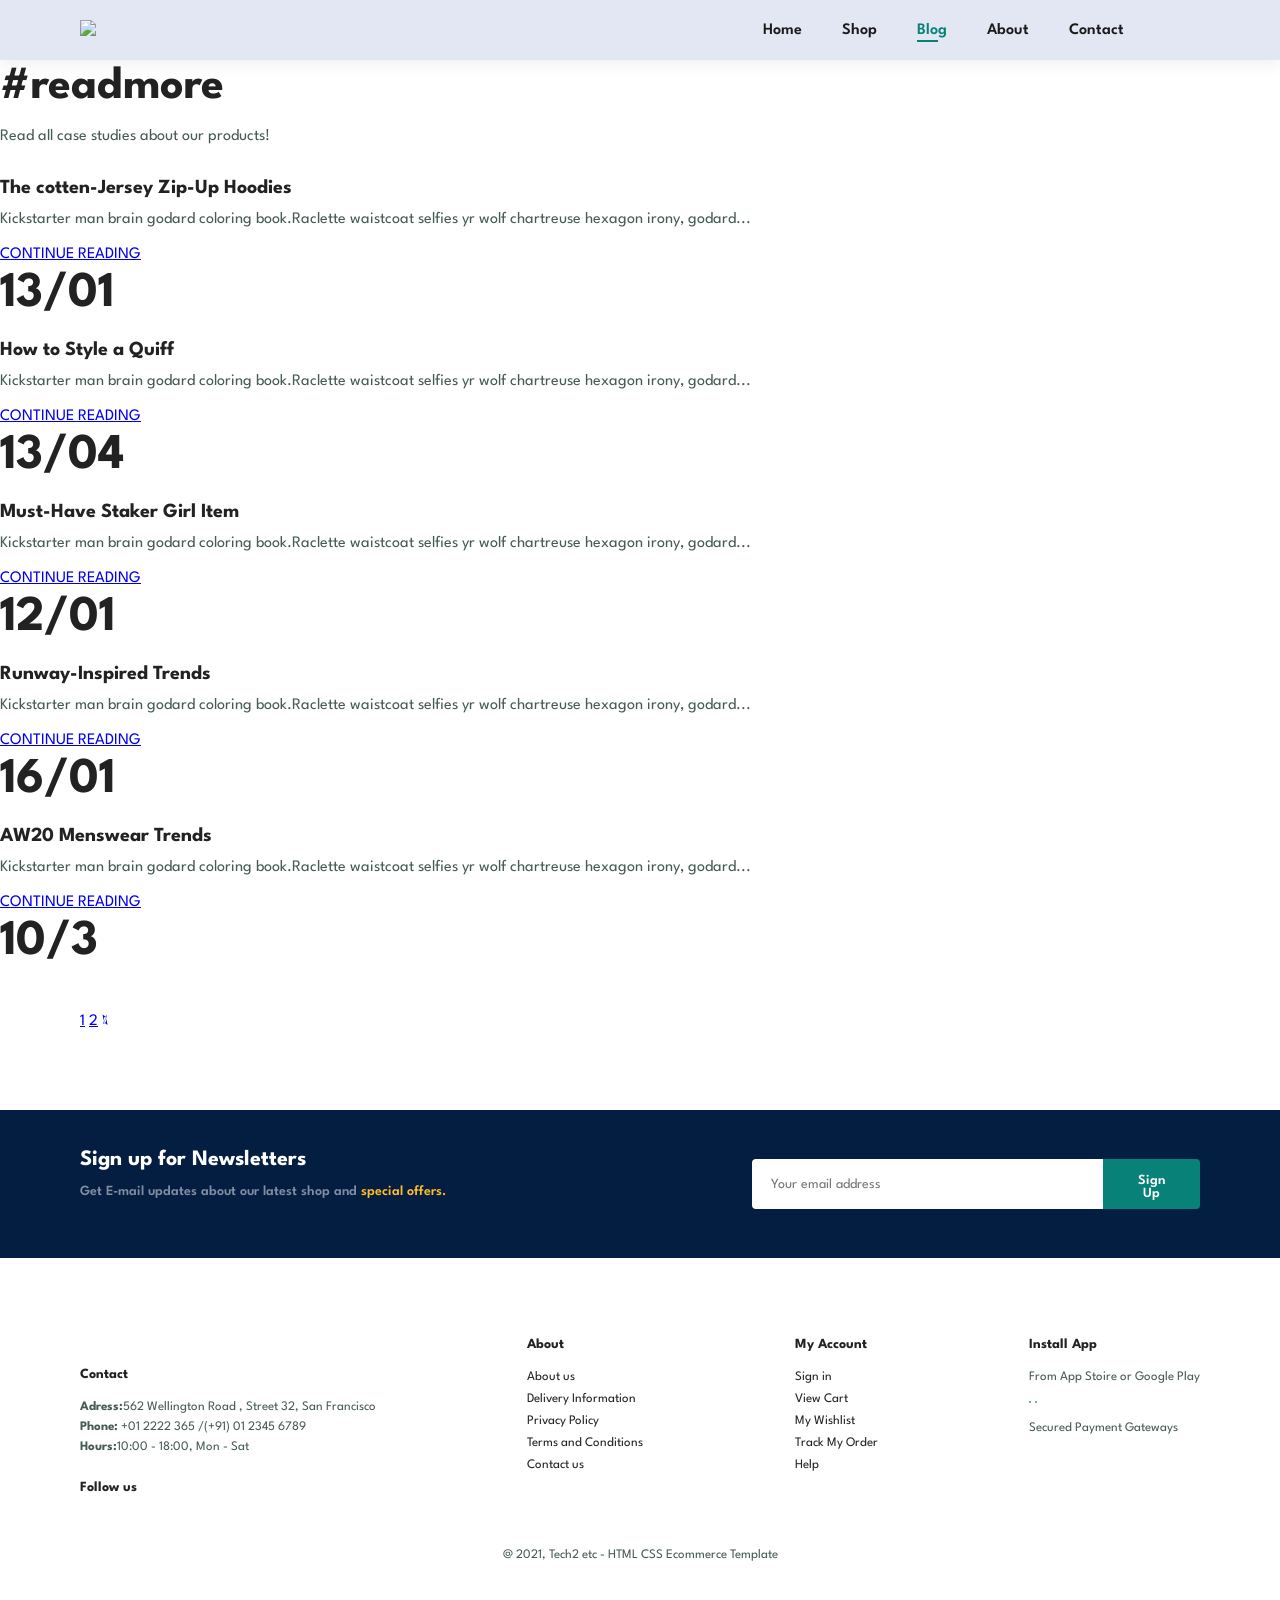
==== blog.html @ 5644b1e0 "Add files via upload" ====
<!DOCTYPE html>
<html lang="en">
<head>
    <meta charset="UTF-8">
    <meta http-equiv="X-UA-Compatible" content="IE-edge">
    <meta name="viewport" content="width=device-width, initial-scale=1.0">
    <title>Ecommerce Platform</title>
    <link rel="stylesheet" href="https://use.fontawesome.com/releases/v5.15.4/css/all.css" />
    <link rel="stylesheet" href="style2.css">
</head>
<body>
    
    <section id="header">
        <a href="#"><img src="img/logo.png" class="logo"></a>

        <div>
            <ul id="navbar">
                <li><a href="index2.html">Home</a></li>
                <li><a href="shop.html">Shop</a></li>
                <li><a class="active" href="blog.html">Blog</a></li>
                <li><a href="about.html">About</a></li>
                <li><a href="contact.html">Contact</a></li>
                <li id="lg-bag"><a href="cart.html"><i class="far fa-shopping-bag"></i></a></li>
                <a href="#" id="close"><i class="far fa-times"></i></a>
            </ul>
        </div>

        <div id="mobile">
            <a href="cart.html"><i class="far fa-shopping-bag"></i></a>
            <i id="bar" class="fas fa-outdent"></i>
        </div>

    </section>

    <section id="page-header" class="blog-header">
       
        <h2>#readmore</h2>
       
        <p>Read all case studies about our products!</p>
        
    </section>

    <section id="blog">
        <div class="blog-box">
            <div class="blog-img">
                <img src="img/blog/b1.jpg" alt="">
            </div>
            <div class="blog-details">
                <h4>The cotten-Jersey Zip-Up Hoodies</h4>
                <p>Kickstarter man brain godard coloring book.Raclette waistcoat selfies yr
                     wolf chartreuse hexagon irony, godard...</p>
                     <a href="#">CONTINUE READING</a>
            </div>
            <h1>13/01</h1>
        </div>
        <div class="blog-box">
            <div class="blog-img">
                <img src="img/blog/b2.jpg" alt="">
            </div>
            <div class="blog-details">
                <h4>How to Style a Quiff</h4>
                <p>Kickstarter man brain godard coloring book.Raclette waistcoat selfies yr
                     wolf chartreuse hexagon irony, godard...</p>
                     <a href="#">CONTINUE READING</a>
            </div>
            <h1>13/04</h1>
        </div>
        <div class="blog-box">
            <div class="blog-img">
                <img src="img/blog/b3.jpg" alt="">
            </div>
            <div class="blog-details">
                <h4>Must-Have Staker Girl Item</h4>
                <p>Kickstarter man brain godard coloring book.Raclette waistcoat selfies yr
                     wolf chartreuse hexagon irony, godard...</p>
                     <a href="#">CONTINUE READING</a>
            </div>
            <h1>12/01</h1>
        </div>
        <div class="blog-box">
            <div class="blog-img">
                <img src="img/blog/b4.jpg" alt="">
            </div>
            <div class="blog-details">
                <h4>Runway-Inspired Trends</h4>
                <p>Kickstarter man brain godard coloring book.Raclette waistcoat selfies yr
                     wolf chartreuse hexagon irony, godard...</p>
                     <a href="#">CONTINUE READING</a>
            </div>
            <h1>16/01</h1>
        </div>
        <div class="blog-box">
            <div class="blog-img">
                <img src="img/blog/b6.jpg" alt="">
            </div>
            <div class="blog-details">
                <h4>AW20 Menswear Trends</h4>
                <p>Kickstarter man brain godard coloring book.Raclette waistcoat selfies yr
                     wolf chartreuse hexagon irony, godard...</p>
                     <a href="#">CONTINUE READING</a>
            </div>
            <h1>10/3</h1>
        </div>
    </section>

    <section id="pagination" class="section-p1">
        <a href="#">1</a>
        <a href="#">2</a>
        <a href="#"><i class="fal fa-long-arrow-alt-right"></i></a>

    </section>

    <section id="newsletter" class="section-p1 section-m1">
        <div class="newstext">
            <h4>Sign up for Newsletters</h4>
            <p>Get E-mail updates about our latest shop and <span>special offers.</span></p>
        </div>
        <div class="form">
            <input type="text" placeholder="Your email address">
            <button class="normal">Sign Up</button>
        </div>
    </section>

    <footer class="section-p1">
        <div class="col">
            <img class="logo" src="img/logo.png" alt="">
            <h4>Contact</h4>
            <p><strong>Adress:</strong>562 Wellington Road , Street 32, San Francisco</p>  
            <p><strong>Phone:</strong> +01 2222 365 /(+91) 01 2345 6789</p>  
            <p><strong>Hours:</strong>10:00 - 18:00, Mon - Sat</p>
            <div class="follow">
               <h4>Follow us</h4>
               <div class="icon">
                <i class="fab-fa-facebook-f"></i>
                <i class="fab-fa-twitter"></i>
                <i class="fab-fa-instagram"></i>
                <i class="fab-fa-pinterest"></i>
                <i class="fab-fa-youtube"></i>
               </div>
            </div>  
        </div>

        <div class="col">
            <h4>About</h4>
            <a href="#">About us</a>
            <a href="#">Delivery Information</a>
            <a href="#">Privacy Policy</a>
            <a href="#">Terms and Conditions</a>
            <a href="#">Contact us</a>
        </div>

        <div class="col">
            <h4>My Account</h4>
            <a href="#">Sign in</a>
            <a href="#">View Cart</a>
            <a href="#">My Wishlist</a>
            <a href="#">Track My Order</a>
            <a href="#">Help</a>
        </div>

        <div class="col install">
            <h4>Install App</h4>
            <p>From App Stoire or Google Play</p>
            <div class="row">
                <img src="img/pay/app.jpg" alt="">
                <img src="img/pay/play.jpg" alt="">
            </div>
            <p>Secured Payment Gateways</p>
            <img src="img/pay/pay.png" alt="">
        </div>

        <div class="copyright">
            <p>@ 2021, Tech2 etc - HTML CSS Ecommerce Template</p>
        </div>
    </footer>



    <script src="script2.js"></script>
</body>
</html>
---- style2.css ----
@import url('https://fonts.googleapis.com/css2?family=Spartan:wght@100;200;300;400;500;600;700;800;900&display=swap');

*{
    margin: 0;
    padding: 0;
    box-sizing: border-box;
    font-family: 'spartan',sans-serif;
}

h1{
    font-size: 50px;
    line-height: 64px;
    color: #222;
}

h2{
    font-size: 46px;
    line-height: 54px;
    color: #222;
}

h4{
    font-size: 20px;
    color: #222;
}

h6{
    font-weight: 700;
    font-size: 12px;
}

p{
    font-size: 16px;
    color: #465b52;
    margin: 15px 0 20px 0;
}

.section-p1 {
    padding: 40px 80px;
}

.section-m1{
    margin: 40px 0;
}

button.normal{
    font-size: 14px;
    font-weight: 600;
    padding: 15px 30px;
    color: #000;
    background-color: #fff;
    border-radius: 4px;
    cursor: pointer;
    border: none;
    outline: none;
    transition: 0.2s;
}

button.white{
    font-size: 13px;
    font-weight: 600;
    padding: 11px 18px;
    color: #fff;
    background-color: transparent; 
    cursor: pointer;
    border: 1px solid #fff;
    outline: none;
    transition: 0.2s;
}

body{
    width: 100%;
}

#header{
    display: flex;
    align-items: center;
    justify-content: space-between;
    padding: 20px 80px;
    background-color: #E3E6F3;
    box-shadow: 0 5px 15px rgba(0, 0, 0, 0.06);
    z-index: 999;
    position: sticky;
    top: 0;
    left: 0;
}

#navbar{
    display: flex;
    align-items: center;
    justify-content: center;
}

#navbar li{
    list-style: none;
    padding: 0 20px;
    position: relative;
}

#navbar li a{
    text-decoration: none;
    font-size: 16px;
    font-weight: 600;
    color: #1a1a1a;
    transition: 0.3s ease;
}

#navbar li a:hover,
#navbar li a.active{
    color: #088178;
}

#navbar li a.active::after,
#navbar li a:hover::after
{
    content: "";
    width: 30%;
    height: 2px;
    background: #088178;
    position: absolute;
    bottom: -4px;
    left: 20px;
}

#mobile{
    display: none;
    align-items: center;
}

#close{
    display: none;
}


#hero{
    background-image: url("img/hero4.png");
    height: 90vh;
    width: 100%;
    background-size: cover;
    background-position: top 25% right 0;
    padding: 0 80px;
    display: flex;
    flex-direction: column;
    align-items: flex-start;
    justify-content: center;
}

#hero h4{
    padding-bottom: 15px;
}

#hero h1{
    color: #088178;
}

#hero button{
    background-image: url("img/button.png");
    background-color: transparent;
    color: #088178;
    border: 0;
    padding: 14px 80px 14px 65px;
    background-repeat: no-repeat;
    cursor: pointer;
    font-weight: 700;
    font-size: 15px;
}

#feature {
    display: flex;
    align-items: center;
    justify-content: space-between;
    flex-wrap: wrap;
}

#feature .fe-box{
    width: 180px;
    text-align: center;
    padding: 25px 15px;
    box-shadow: 20px 20px 34px rgba(0,0,0,0.03);
    border: 1px solid #cce7d0;
    border-radius: 4px;
    margin: 15px 0;
}

#feature .fe-box:hover{
    box-shadow: 10px 10px 54px rgba(70, 62, 221, 0.1);
}

#feature .fe-box img{
    width: 100%;
    margin-bottom: 10px;
}

#feature .fe-box h6{
    display: inline-block;
    padding: 9px 8px 6px 8px;
    line-height: 1;
    border-radius: 4px;
    color: #088178;
    background-color: #fddde4;
}

#feature .fe-box:nth-child(2) h6{
    background-color: #cdebbc;
}

#feature .fe-box:nth-child(3) h6{
    background-color: #d1e8f2;
}

#feature .fe-box:nth-child(4) h6{
    background-color: #cdd4f8;
}

#feature .fe-box:nth-child(5) h6{
    background-color: #f6dbf6;
}

#feature .fe-box:nth-child(6) h6{
    background-color: #fff2e5;
}

#product1{
    text-align: center;
}

#product1 .pro-container{
    display: flex;
    justify-content: space-between;
    padding-top: 20px;
    flex-wrap: wrap;
}

#product1 .pro{
    width: 23%;
    min-width: 250px;
    padding: 10px 12px;
    border: 1px solid #cce7d0;
    border-radius: 25px;
    cursor: pointer;
    box-shadow: 20px 20px 30px rgba(0, 0, 0, 0.02);
    margin: 15px 0;
    transition: 0.2s ease;
    position: relative;
}

#product1 .pro:hover{
    box-shadow: 20px 20px 30px rgba(0, 0, 0, 0.02);
}

#product1 .pro img{
    width: 100%;
    border-radius: 20px;
}

#product1 .pro .des{
    text-align: start;
    padding: 10px 0;
}

#product1 .pro .des span{
    color: #606063;
    font-size: 12px;
}

#product1 .pro .des h5{
    padding-top: 7px;
    color: #1a1a1a;
    font-size: 14px;
}

#product1 .pro .des i{
    font-size: 12px;
    color: rgb(243, 181, 25);
}

#product1 .pro .des h4{
    padding-top: 7px;
    font-size: 15px;
    font-weight: 700;
    color: #088178;
}

#product1 .pro .cart{
    width: 40px;
    height: 40px;
    line-height: 40px;
    border-radius: 50px;
    background-color: #e8f6ea;
    font-weight: 500;
    color: #088178;
    border: 1px solid #cce7d0;
    position: absolute;
    bottom: 20px;
    right: 10px;
}

#banner{
    display: flex;
    flex-direction: column;
    justify-content: center;
    align-items: center;
    text-align: center;
    background-image: url("img/banner/b2.jpg");
    width: 100%;
    height: 40vh;
    background-size: cover;
    background-position: center;
}

#banner h4{
    color: #fff;
    font-size: 16px;
}

#banner h2{
    color: #fff;
    font-size: 30px;
    padding: 10px 0;
}

#banner h2 span{
    color: #ef3636;
}

#banner button:hover{
    background: #088178;
    color: #fff; 
}

#sm-banner{
    display: flex;
    justify-content: space-between;
    flex-wrap: wrap;
}

#sm-banner .banner-box{
    display: flex;
    flex-direction: column;
    justify-content: center;
    align-items: flex-start;
    background-image: url("img/banner/b17.jpg");
    min-width: 580px;
    height: 50vh;
    background-size: cover;
    background-position: center;
    padding: 30px;
}

#sm-banner .banner-box2{
    background-image: url("img/banner/b10.jpg");
}

#sm-banner h4{
    color: #fff;
    font-size: 20px;
    font-weight: 300;
}

#sm-banner h2{
    color: #fff;
    font-size: 28px;
    font-weight: 800;
}

#sm-banner span{
    color: #fff;
    font-size: 14px;
    font-weight: 500;
    padding-bottom: 15px;
}

#sm-banner .banner-box:hover button{
    background: #088178;
    border: 1px solid #088178;
}

#banner3{
    display: flex;
    justify-content: space-between;
    flex-wrap: wrap;
    padding: 0 80px;
}

#banner3 .banner-box{
    display: flex;
    flex-direction: column;
    justify-content: center;
    align-items: flex-start;
    background-image: url("img/banner/b7.jpg");
    min-width: 30%;
    height: 30vh;
    background-size: cover;
    background-position: center;
    padding: 20px;
    margin-bottom: 20px;
}

#banner3 .banner-box2{
    background-image: url("img/banner/b4.jpg");
}

#banner3 .banner-box3{
    background-image: url("img/banner/b18.jpg");
}

#banner3 h2{
    color: #fff;
    font-weight: 900;
    font-size: 22px;
}

#banner3 h3{
    color: #ec544e;
    font-weight: 800;
    font-size: 15px;
}

#newsletter{
    display: flex;
    justify-content: space-between;
    flex-wrap: wrap;
    align-items: center;
    background-image: url(img/banner/b14.png);
    background-repeat: no-repeat;
    background-position: 20% 30%;
    background-color: #041e42;
}

#newsletter h4{
    font-size: 22px;
    font-weight: 700;
    color: #fff;
}

#newsletter p{
    font-size: 14px;
    font-weight: 600;
    color: #818ea0;
}

#newsletter p span{
    color: #ffbd27;
}

#newsletter .form{
    display: flex;
    width: 40%;
    height: 3.125rem; 
}

#newsletter input{
    height: 3.125rem;
    padding: 0 1.25em;
    font-size: 14px;
    width: 100%;
    border: 1px solid transparent;
    border-radius: 4px;
    outline: none;
    border-top-right-radius: 0;
    border-bottom-right-radius: 0;
}

#newsletter button{
    background-color: #088178;
    color: #fff;
    white-space: no wrap;
    border-top-left-radius: 0;
    border-bottom-left-radius: 0;
}

footer{
    display: flex;
    flex-wrap: wrap;
    justify-content: space-between;
}

footer .col{
    display: flex;
    flex-direction: column;
    align-items: flex-start;
    margin-bottom: 20px;
}

footer .logo{
   margin-bottom: 30px;
}

footer h4{
    font-size: 14px;
    padding-bottom: 20px;
}

footer p{
    font-size: 13px;
    margin: 0 0 8px 0;
}

footer a{
    font-size: 13px;
    text-decoration: none;
    color: #222;
    margin-bottom: 10px;
}

footer .follow{
    margin-top: 20px;
}

footer .follow i{
    color: #465b52;
    padding-right: 4px;
    cursor: pointer;
}

footer .install .row img{
    border: 1px solid#088178;
    border-radius: 6px;
}

footer .install img{
    margin: 10px 0 15px 0;
}

footer .follow i:hover,
footer a:hover{
    color: #088178;
}

footer .copyright{
    width: 100%;
    text-align: center;
}

@media(max-width:799px){
    #navbar {
        display: flex;
        flex-direction: column;
        align-items: flex-start;
        justify-content: flex-start;
        position: fixed;
        top: 0;
        right: -300px;
        height: 100vh;
        width: 300px;
        background-color: #E3E6F3;
        box-shadow: 0 40px 60px rgba(0, 0, 0, 0.1);
        padding: 80px 0 0 10px;
        transition: 0.3s;
    }
#navbar.active{
    right: 0px;
}
#navbar li{
    margin-bottom: 25px;
}
#mobile{
    display: flex;
    align-items: center;
}
#mobile i{
    color: #1a1a1a;
    font-size: 24px;
    padding-left: 20px;
}
#close{
    display: initial;
    position: absolute;
    top: 30px;
    left: 30px;
    color: #ac1f1f;
    font-size: 24px;
}
#lg-bag{
    display: none;
}
#hero{
        height: 70vh;
        padding: 0 80px;
        background-position: top 30% right 30%;
}
}
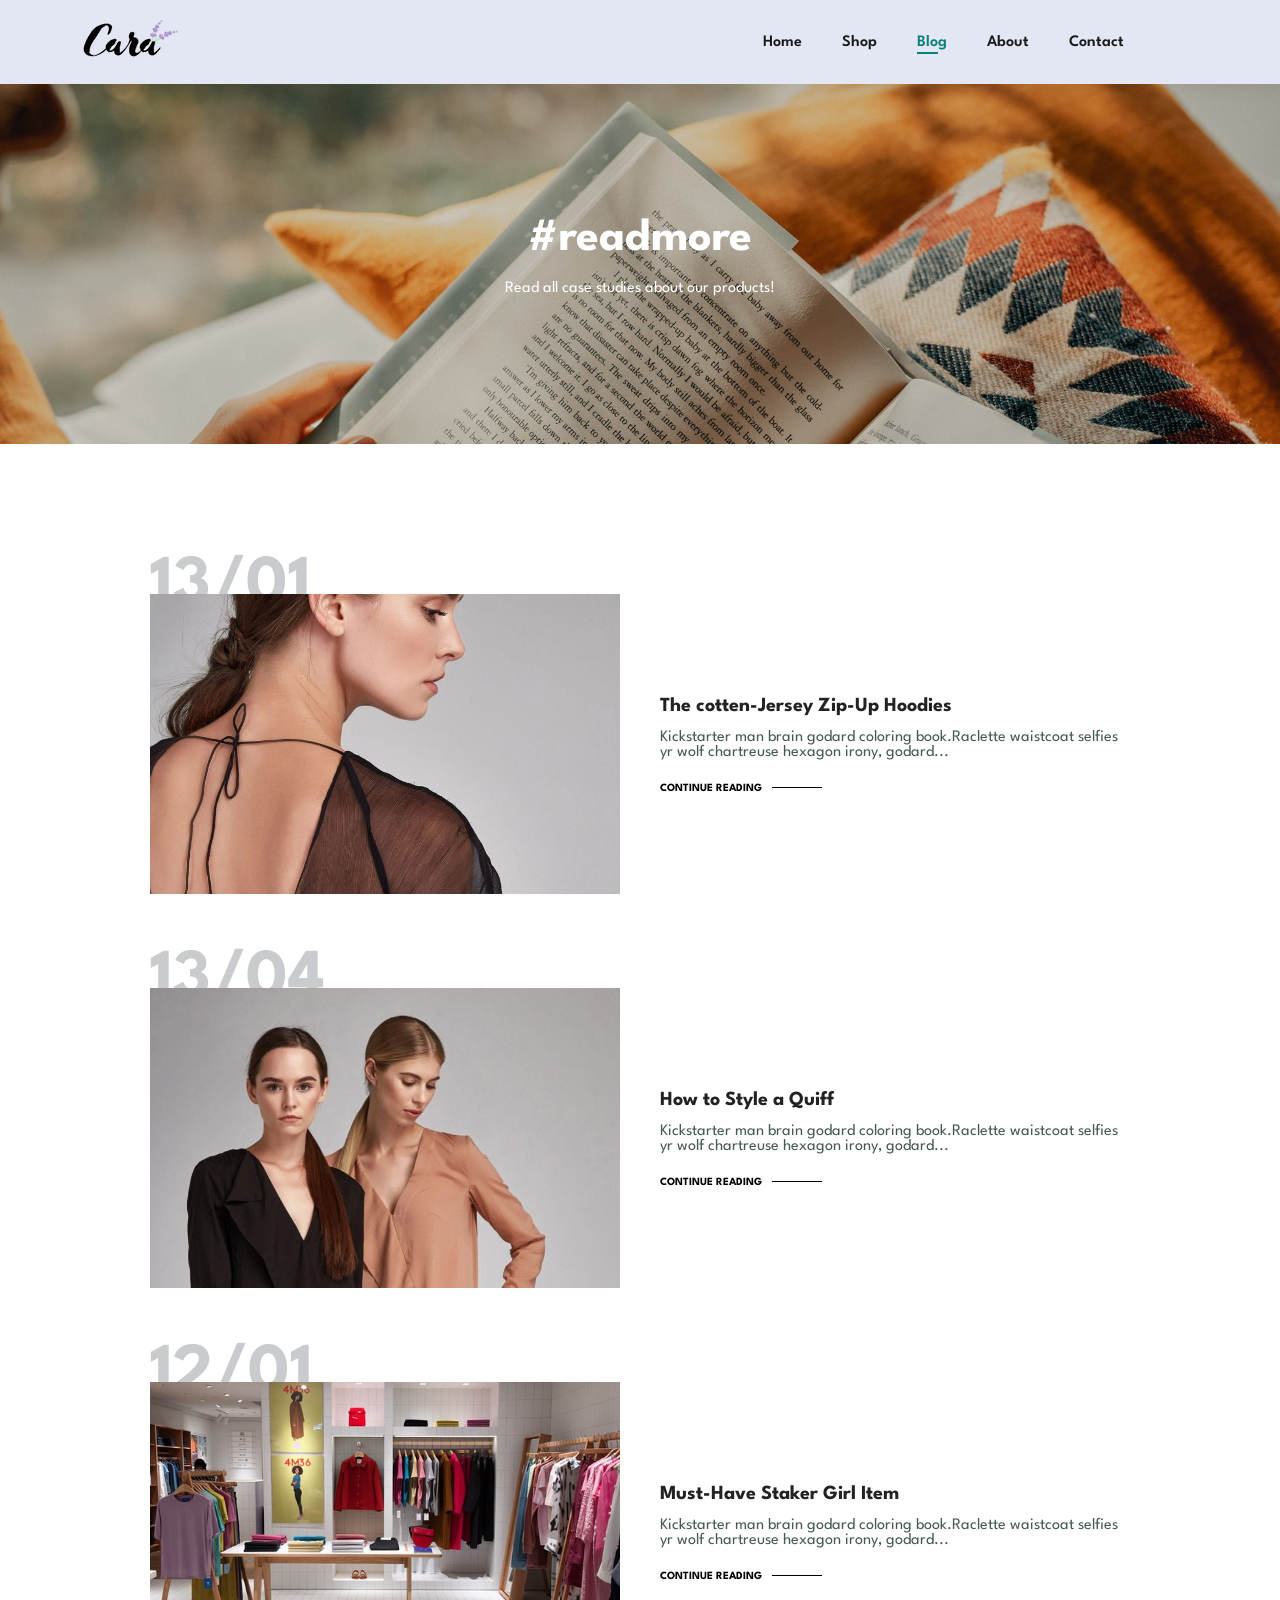
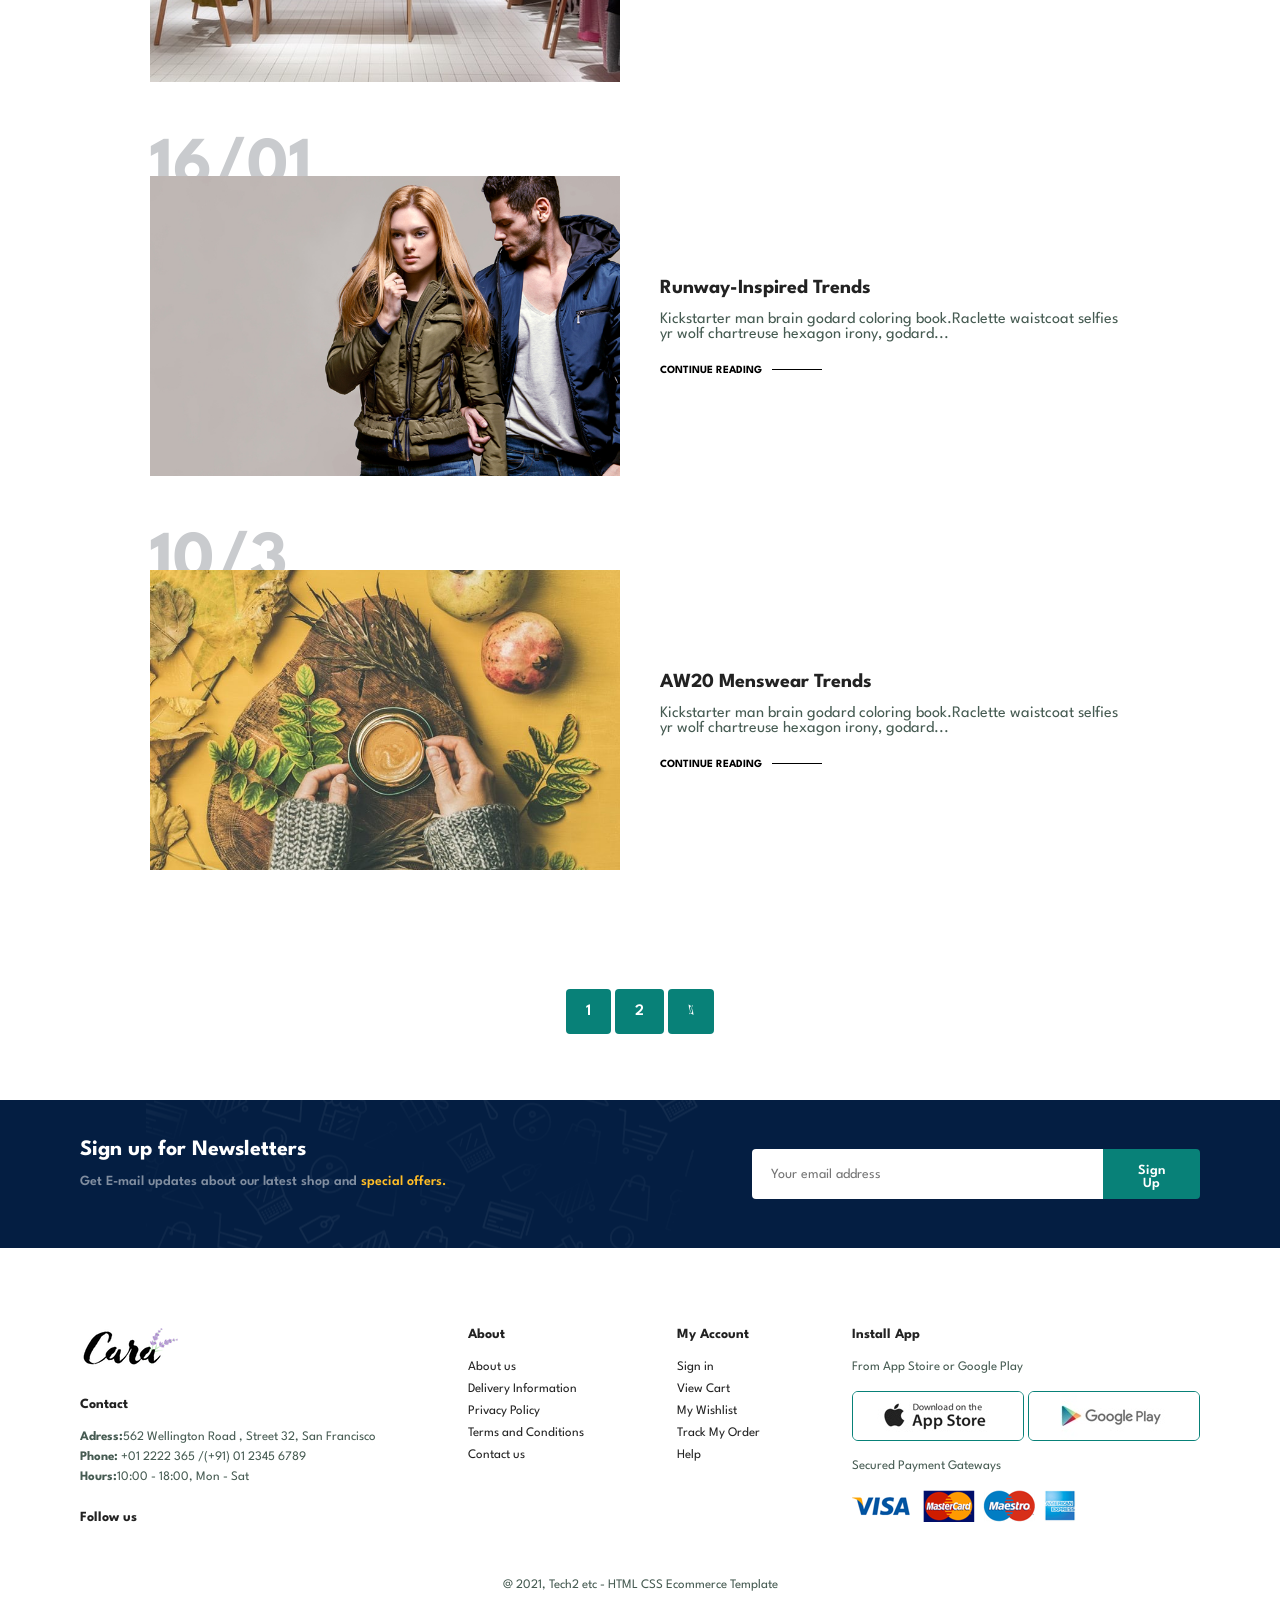
==== commit 220d07aa: "Uploading again" ====
--- a/blog.html
+++ b/blog.html
@@ -1,181 +1,181 @@
-<!DOCTYPE html>
-<html lang="en">
-<head>
-    <meta charset="UTF-8">
-    <meta http-equiv="X-UA-Compatible" content="IE-edge">
-    <meta name="viewport" content="width=device-width, initial-scale=1.0">
-    <title>Ecommerce Platform</title>
-    <link rel="stylesheet" href="https://use.fontawesome.com/releases/v5.15.4/css/all.css" />
-    <link rel="stylesheet" href="style2.css">
-</head>
-<body>
-    
-    <section id="header">
-        <a href="#"><img src="img/logo.png" class="logo"></a>
-
-        <div>
-            <ul id="navbar">
-                <li><a href="index2.html">Home</a></li>
-                <li><a href="shop.html">Shop</a></li>
-                <li><a class="active" href="blog.html">Blog</a></li>
-                <li><a href="about.html">About</a></li>
-                <li><a href="contact.html">Contact</a></li>
-                <li id="lg-bag"><a href="cart.html"><i class="far fa-shopping-bag"></i></a></li>
-                <a href="#" id="close"><i class="far fa-times"></i></a>
-            </ul>
-        </div>
-
-        <div id="mobile">
-            <a href="cart.html"><i class="far fa-shopping-bag"></i></a>
-            <i id="bar" class="fas fa-outdent"></i>
-        </div>
-
-    </section>
-
-    <section id="page-header" class="blog-header">
-       
-        <h2>#readmore</h2>
-       
-        <p>Read all case studies about our products!</p>
-        
-    </section>
-
-    <section id="blog">
-        <div class="blog-box">
-            <div class="blog-img">
-                <img src="img/blog/b1.jpg" alt="">
-            </div>
-            <div class="blog-details">
-                <h4>The cotten-Jersey Zip-Up Hoodies</h4>
-                <p>Kickstarter man brain godard coloring book.Raclette waistcoat selfies yr
-                     wolf chartreuse hexagon irony, godard...</p>
-                     <a href="#">CONTINUE READING</a>
-            </div>
-            <h1>13/01</h1>
-        </div>
-        <div class="blog-box">
-            <div class="blog-img">
-                <img src="img/blog/b2.jpg" alt="">
-            </div>
-            <div class="blog-details">
-                <h4>How to Style a Quiff</h4>
-                <p>Kickstarter man brain godard coloring book.Raclette waistcoat selfies yr
-                     wolf chartreuse hexagon irony, godard...</p>
-                     <a href="#">CONTINUE READING</a>
-            </div>
-            <h1>13/04</h1>
-        </div>
-        <div class="blog-box">
-            <div class="blog-img">
-                <img src="img/blog/b3.jpg" alt="">
-            </div>
-            <div class="blog-details">
-                <h4>Must-Have Staker Girl Item</h4>
-                <p>Kickstarter man brain godard coloring book.Raclette waistcoat selfies yr
-                     wolf chartreuse hexagon irony, godard...</p>
-                     <a href="#">CONTINUE READING</a>
-            </div>
-            <h1>12/01</h1>
-        </div>
-        <div class="blog-box">
-            <div class="blog-img">
-                <img src="img/blog/b4.jpg" alt="">
-            </div>
-            <div class="blog-details">
-                <h4>Runway-Inspired Trends</h4>
-                <p>Kickstarter man brain godard coloring book.Raclette waistcoat selfies yr
-                     wolf chartreuse hexagon irony, godard...</p>
-                     <a href="#">CONTINUE READING</a>
-            </div>
-            <h1>16/01</h1>
-        </div>
-        <div class="blog-box">
-            <div class="blog-img">
-                <img src="img/blog/b6.jpg" alt="">
-            </div>
-            <div class="blog-details">
-                <h4>AW20 Menswear Trends</h4>
-                <p>Kickstarter man brain godard coloring book.Raclette waistcoat selfies yr
-                     wolf chartreuse hexagon irony, godard...</p>
-                     <a href="#">CONTINUE READING</a>
-            </div>
-            <h1>10/3</h1>
-        </div>
-    </section>
-
-    <section id="pagination" class="section-p1">
-        <a href="#">1</a>
-        <a href="#">2</a>
-        <a href="#"><i class="fal fa-long-arrow-alt-right"></i></a>
-
-    </section>
-
-    <section id="newsletter" class="section-p1 section-m1">
-        <div class="newstext">
-            <h4>Sign up for Newsletters</h4>
-            <p>Get E-mail updates about our latest shop and <span>special offers.</span></p>
-        </div>
-        <div class="form">
-            <input type="text" placeholder="Your email address">
-            <button class="normal">Sign Up</button>
-        </div>
-    </section>
-
-    <footer class="section-p1">
-        <div class="col">
-            <img class="logo" src="img/logo.png" alt="">
-            <h4>Contact</h4>
-            <p><strong>Adress:</strong>562 Wellington Road , Street 32, San Francisco</p>  
-            <p><strong>Phone:</strong> +01 2222 365 /(+91) 01 2345 6789</p>  
-            <p><strong>Hours:</strong>10:00 - 18:00, Mon - Sat</p>
-            <div class="follow">
-               <h4>Follow us</h4>
-               <div class="icon">
-                <i class="fab-fa-facebook-f"></i>
-                <i class="fab-fa-twitter"></i>
-                <i class="fab-fa-instagram"></i>
-                <i class="fab-fa-pinterest"></i>
-                <i class="fab-fa-youtube"></i>
-               </div>
-            </div>  
-        </div>
-
-        <div class="col">
-            <h4>About</h4>
-            <a href="#">About us</a>
-            <a href="#">Delivery Information</a>
-            <a href="#">Privacy Policy</a>
-            <a href="#">Terms and Conditions</a>
-            <a href="#">Contact us</a>
-        </div>
-
-        <div class="col">
-            <h4>My Account</h4>
-            <a href="#">Sign in</a>
-            <a href="#">View Cart</a>
-            <a href="#">My Wishlist</a>
-            <a href="#">Track My Order</a>
-            <a href="#">Help</a>
-        </div>
-
-        <div class="col install">
-            <h4>Install App</h4>
-            <p>From App Stoire or Google Play</p>
-            <div class="row">
-                <img src="img/pay/app.jpg" alt="">
-                <img src="img/pay/play.jpg" alt="">
-            </div>
-            <p>Secured Payment Gateways</p>
-            <img src="img/pay/pay.png" alt="">
-        </div>
-
-        <div class="copyright">
-            <p>@ 2021, Tech2 etc - HTML CSS Ecommerce Template</p>
-        </div>
-    </footer>
-
-
-
-    <script src="script2.js"></script>
-</body>
+<!DOCTYPE html>
+<html lang="en">
+<head>
+    <meta charset="UTF-8">
+    <meta http-equiv="X-UA-Compatible" content="IE-edge">
+    <meta name="viewport" content="width=device-width, initial-scale=1.0">
+    <title>Ecommerce Platform</title>
+    <link rel="stylesheet" href="https://use.fontawesome.com/releases/v5.15.4/css/all.css" />
+    <link rel="stylesheet" href="style2.css">
+</head>
+<body>
+    
+    <section id="header">
+        <a href="#"><img src="img/logo.png" class="logo"></a>
+
+        <div>
+            <ul id="navbar">
+                <li><a href="index.html">Home</a></li>
+                <li><a href="shop.html">Shop</a></li>
+                <li><a class="active" href="blog.html">Blog</a></li>
+                <li><a href="about.html">About</a></li>
+                <li><a href="contact.html">Contact</a></li>
+                <li id="lg-bag"><a href="cart.html"><i class="far fa-shopping-bag"></i></a></li>
+                <a href="#" id="close"><i class="far fa-times"></i></a>
+            </ul>
+        </div>
+
+        <div id="mobile">
+            <a href="cart.html"><i class="far fa-shopping-bag"></i></a>
+            <i id="bar" class="fas fa-outdent"></i>
+        </div>
+
+    </section>
+
+    <section id="page-header" class="blog-header">
+       
+        <h2>#readmore</h2>
+       
+        <p>Read all case studies about our products!</p>
+        
+    </section>
+
+    <section id="blog">
+        <div class="blog-box">
+            <div class="blog-img">
+                <img src="img/b11.jpg" alt="">
+            </div>
+            <div class="blog-details">
+                <h4>The cotten-Jersey Zip-Up Hoodies</h4>
+                <p>Kickstarter man brain godard coloring book.Raclette waistcoat selfies yr
+                     wolf chartreuse hexagon irony, godard...</p>
+                     <a href="#">CONTINUE READING</a>
+            </div>
+            <h1>13/01</h1>
+        </div>
+        <div class="blog-box">
+            <div class="blog-img">
+                <img src="img/b22.jpg" alt="">
+            </div>
+            <div class="blog-details">
+                <h4>How to Style a Quiff</h4>
+                <p>Kickstarter man brain godard coloring book.Raclette waistcoat selfies yr
+                     wolf chartreuse hexagon irony, godard...</p>
+                     <a href="#">CONTINUE READING</a>
+            </div>
+            <h1>13/04</h1>
+        </div>
+        <div class="blog-box">
+            <div class="blog-img">
+                <img src="img/b3.jpg" alt="">
+            </div>
+            <div class="blog-details">
+                <h4>Must-Have Staker Girl Item</h4>
+                <p>Kickstarter man brain godard coloring book.Raclette waistcoat selfies yr
+                     wolf chartreuse hexagon irony, godard...</p>
+                     <a href="#">CONTINUE READING</a>
+            </div>
+            <h1>12/01</h1>
+        </div>
+        <div class="blog-box">
+            <div class="blog-img">
+                <img src="img/b4.jpg" alt="">
+            </div>
+            <div class="blog-details">
+                <h4>Runway-Inspired Trends</h4>
+                <p>Kickstarter man brain godard coloring book.Raclette waistcoat selfies yr
+                     wolf chartreuse hexagon irony, godard...</p>
+                     <a href="#">CONTINUE READING</a>
+            </div>
+            <h1>16/01</h1>
+        </div>
+        <div class="blog-box">
+            <div class="blog-img">
+                <img src="img/b6.jpg" alt="">
+            </div>
+            <div class="blog-details">
+                <h4>AW20 Menswear Trends</h4>
+                <p>Kickstarter man brain godard coloring book.Raclette waistcoat selfies yr
+                     wolf chartreuse hexagon irony, godard...</p>
+                     <a href="#">CONTINUE READING</a>
+            </div>
+            <h1>10/3</h1>
+        </div>
+    </section>
+
+    <section id="pagination" class="section-p1">
+        <a href="#">1</a>
+        <a href="#">2</a>
+        <a href="#"><i class="fal fa-long-arrow-alt-right"></i></a>
+
+    </section>
+
+    <section id="newsletter" class="section-p1 section-m1">
+        <div class="newstext">
+            <h4>Sign up for Newsletters</h4>
+            <p>Get E-mail updates about our latest shop and <span>special offers.</span></p>
+        </div>
+        <div class="form">
+            <input type="text" placeholder="Your email address">
+            <button class="normal">Sign Up</button>
+        </div>
+    </section>
+
+    <footer class="section-p1">
+        <div class="col">
+            <img class="logo" src="img/logo.png" alt="">
+            <h4>Contact</h4>
+            <p><strong>Adress:</strong>562 Wellington Road , Street 32, San Francisco</p>  
+            <p><strong>Phone:</strong> +01 2222 365 /(+91) 01 2345 6789</p>  
+            <p><strong>Hours:</strong>10:00 - 18:00, Mon - Sat</p>
+            <div class="follow">
+               <h4>Follow us</h4>
+               <div class="icon">
+                <i class="fab-fa-facebook-f"></i>
+                <i class="fab-fa-twitter"></i>
+                <i class="fab-fa-instagram"></i>
+                <i class="fab-fa-pinterest"></i>
+                <i class="fab-fa-youtube"></i>
+               </div>
+            </div>  
+        </div>
+
+        <div class="col">
+            <h4>About</h4>
+            <a href="#">About us</a>
+            <a href="#">Delivery Information</a>
+            <a href="#">Privacy Policy</a>
+            <a href="#">Terms and Conditions</a>
+            <a href="#">Contact us</a>
+        </div>
+
+        <div class="col">
+            <h4>My Account</h4>
+            <a href="#">Sign in</a>
+            <a href="#">View Cart</a>
+            <a href="#">My Wishlist</a>
+            <a href="#">Track My Order</a>
+            <a href="#">Help</a>
+        </div>
+
+        <div class="col install">
+            <h4>Install App</h4>
+            <p>From App Stoire or Google Play</p>
+            <div class="row">
+                <img src="img/app.jpg" alt="">
+                <img src="img/play.jpg" alt="">
+            </div>
+            <p>Secured Payment Gateways</p>
+            <img src="img/pay.png" alt="">
+        </div>
+
+        <div class="copyright">
+            <p>@ 2021, Tech2 etc - HTML CSS Ecommerce Template</p>
+        </div>
+    </footer>
+
+
+
+    <script src="script2.js"></script>
+</body>
 </html>
--- a/style2.css
+++ b/style2.css
@@ -1,598 +1,1578 @@
-@import url('https://fonts.googleapis.com/css2?family=Spartan:wght@100;200;300;400;500;600;700;800;900&display=swap');
-
-*{
-    margin: 0;
-    padding: 0;
-    box-sizing: border-box;
-    font-family: 'spartan',sans-serif;
-}
-
-h1{
-    font-size: 50px;
-    line-height: 64px;
-    color: #222;
-}
-
-h2{
-    font-size: 46px;
-    line-height: 54px;
-    color: #222;
-}
-
-h4{
-    font-size: 20px;
-    color: #222;
-}
-
-h6{
-    font-weight: 700;
-    font-size: 12px;
-}
-
-p{
-    font-size: 16px;
-    color: #465b52;
-    margin: 15px 0 20px 0;
-}
-
-.section-p1 {
-    padding: 40px 80px;
-}
-
-.section-m1{
-    margin: 40px 0;
-}
-
-button.normal{
-    font-size: 14px;
-    font-weight: 600;
-    padding: 15px 30px;
-    color: #000;
-    background-color: #fff;
-    border-radius: 4px;
-    cursor: pointer;
-    border: none;
-    outline: none;
-    transition: 0.2s;
-}
-
-button.white{
-    font-size: 13px;
-    font-weight: 600;
-    padding: 11px 18px;
-    color: #fff;
-    background-color: transparent; 
-    cursor: pointer;
-    border: 1px solid #fff;
-    outline: none;
-    transition: 0.2s;
-}
-
-body{
-    width: 100%;
-}
-
-#header{
-    display: flex;
-    align-items: center;
-    justify-content: space-between;
-    padding: 20px 80px;
-    background-color: #E3E6F3;
-    box-shadow: 0 5px 15px rgba(0, 0, 0, 0.06);
-    z-index: 999;
-    position: sticky;
-    top: 0;
-    left: 0;
-}
-
-#navbar{
-    display: flex;
-    align-items: center;
-    justify-content: center;
-}
-
-#navbar li{
-    list-style: none;
-    padding: 0 20px;
-    position: relative;
-}
-
-#navbar li a{
-    text-decoration: none;
-    font-size: 16px;
-    font-weight: 600;
-    color: #1a1a1a;
-    transition: 0.3s ease;
-}
-
-#navbar li a:hover,
-#navbar li a.active{
-    color: #088178;
-}
-
-#navbar li a.active::after,
-#navbar li a:hover::after
-{
-    content: "";
-    width: 30%;
-    height: 2px;
-    background: #088178;
-    position: absolute;
-    bottom: -4px;
-    left: 20px;
-}
-
-#mobile{
-    display: none;
-    align-items: center;
-}
-
-#close{
-    display: none;
-}
-
-
-#hero{
-    background-image: url("img/hero4.png");
-    height: 90vh;
-    width: 100%;
-    background-size: cover;
-    background-position: top 25% right 0;
-    padding: 0 80px;
-    display: flex;
-    flex-direction: column;
-    align-items: flex-start;
-    justify-content: center;
-}
-
-#hero h4{
-    padding-bottom: 15px;
-}
-
-#hero h1{
-    color: #088178;
-}
-
-#hero button{
-    background-image: url("img/button.png");
-    background-color: transparent;
-    color: #088178;
-    border: 0;
-    padding: 14px 80px 14px 65px;
-    background-repeat: no-repeat;
-    cursor: pointer;
-    font-weight: 700;
-    font-size: 15px;
-}
-
-#feature {
-    display: flex;
-    align-items: center;
-    justify-content: space-between;
-    flex-wrap: wrap;
-}
-
-#feature .fe-box{
-    width: 180px;
-    text-align: center;
-    padding: 25px 15px;
-    box-shadow: 20px 20px 34px rgba(0,0,0,0.03);
-    border: 1px solid #cce7d0;
-    border-radius: 4px;
-    margin: 15px 0;
-}
-
-#feature .fe-box:hover{
-    box-shadow: 10px 10px 54px rgba(70, 62, 221, 0.1);
-}
-
-#feature .fe-box img{
-    width: 100%;
-    margin-bottom: 10px;
-}
-
-#feature .fe-box h6{
-    display: inline-block;
-    padding: 9px 8px 6px 8px;
-    line-height: 1;
-    border-radius: 4px;
-    color: #088178;
-    background-color: #fddde4;
-}
-
-#feature .fe-box:nth-child(2) h6{
-    background-color: #cdebbc;
-}
-
-#feature .fe-box:nth-child(3) h6{
-    background-color: #d1e8f2;
-}
-
-#feature .fe-box:nth-child(4) h6{
-    background-color: #cdd4f8;
-}
-
-#feature .fe-box:nth-child(5) h6{
-    background-color: #f6dbf6;
-}
-
-#feature .fe-box:nth-child(6) h6{
-    background-color: #fff2e5;
-}
-
-#product1{
-    text-align: center;
-}
-
-#product1 .pro-container{
-    display: flex;
-    justify-content: space-between;
-    padding-top: 20px;
-    flex-wrap: wrap;
-}
-
-#product1 .pro{
-    width: 23%;
-    min-width: 250px;
-    padding: 10px 12px;
-    border: 1px solid #cce7d0;
-    border-radius: 25px;
-    cursor: pointer;
-    box-shadow: 20px 20px 30px rgba(0, 0, 0, 0.02);
-    margin: 15px 0;
-    transition: 0.2s ease;
-    position: relative;
-}
-
-#product1 .pro:hover{
-    box-shadow: 20px 20px 30px rgba(0, 0, 0, 0.02);
-}
-
-#product1 .pro img{
-    width: 100%;
-    border-radius: 20px;
-}
-
-#product1 .pro .des{
-    text-align: start;
-    padding: 10px 0;
-}
-
-#product1 .pro .des span{
-    color: #606063;
-    font-size: 12px;
-}
-
-#product1 .pro .des h5{
-    padding-top: 7px;
-    color: #1a1a1a;
-    font-size: 14px;
-}
-
-#product1 .pro .des i{
-    font-size: 12px;
-    color: rgb(243, 181, 25);
-}
-
-#product1 .pro .des h4{
-    padding-top: 7px;
-    font-size: 15px;
-    font-weight: 700;
-    color: #088178;
-}
-
-#product1 .pro .cart{
-    width: 40px;
-    height: 40px;
-    line-height: 40px;
-    border-radius: 50px;
-    background-color: #e8f6ea;
-    font-weight: 500;
-    color: #088178;
-    border: 1px solid #cce7d0;
-    position: absolute;
-    bottom: 20px;
-    right: 10px;
-}
-
-#banner{
-    display: flex;
-    flex-direction: column;
-    justify-content: center;
-    align-items: center;
-    text-align: center;
-    background-image: url("img/banner/b2.jpg");
-    width: 100%;
-    height: 40vh;
-    background-size: cover;
-    background-position: center;
-}
-
-#banner h4{
-    color: #fff;
-    font-size: 16px;
-}
-
-#banner h2{
-    color: #fff;
-    font-size: 30px;
-    padding: 10px 0;
-}
-
-#banner h2 span{
-    color: #ef3636;
-}
-
-#banner button:hover{
-    background: #088178;
-    color: #fff; 
-}
-
-#sm-banner{
-    display: flex;
-    justify-content: space-between;
-    flex-wrap: wrap;
-}
-
-#sm-banner .banner-box{
-    display: flex;
-    flex-direction: column;
-    justify-content: center;
-    align-items: flex-start;
-    background-image: url("img/banner/b17.jpg");
-    min-width: 580px;
-    height: 50vh;
-    background-size: cover;
-    background-position: center;
-    padding: 30px;
-}
-
-#sm-banner .banner-box2{
-    background-image: url("img/banner/b10.jpg");
-}
-
-#sm-banner h4{
-    color: #fff;
-    font-size: 20px;
-    font-weight: 300;
-}
-
-#sm-banner h2{
-    color: #fff;
-    font-size: 28px;
-    font-weight: 800;
-}
-
-#sm-banner span{
-    color: #fff;
-    font-size: 14px;
-    font-weight: 500;
-    padding-bottom: 15px;
-}
-
-#sm-banner .banner-box:hover button{
-    background: #088178;
-    border: 1px solid #088178;
-}
-
-#banner3{
-    display: flex;
-    justify-content: space-between;
-    flex-wrap: wrap;
-    padding: 0 80px;
-}
-
-#banner3 .banner-box{
-    display: flex;
-    flex-direction: column;
-    justify-content: center;
-    align-items: flex-start;
-    background-image: url("img/banner/b7.jpg");
-    min-width: 30%;
-    height: 30vh;
-    background-size: cover;
-    background-position: center;
-    padding: 20px;
-    margin-bottom: 20px;
-}
-
-#banner3 .banner-box2{
-    background-image: url("img/banner/b4.jpg");
-}
-
-#banner3 .banner-box3{
-    background-image: url("img/banner/b18.jpg");
-}
-
-#banner3 h2{
-    color: #fff;
-    font-weight: 900;
-    font-size: 22px;
-}
-
-#banner3 h3{
-    color: #ec544e;
-    font-weight: 800;
-    font-size: 15px;
-}
-
-#newsletter{
-    display: flex;
-    justify-content: space-between;
-    flex-wrap: wrap;
-    align-items: center;
-    background-image: url(img/banner/b14.png);
-    background-repeat: no-repeat;
-    background-position: 20% 30%;
-    background-color: #041e42;
-}
-
-#newsletter h4{
-    font-size: 22px;
-    font-weight: 700;
-    color: #fff;
-}
-
-#newsletter p{
-    font-size: 14px;
-    font-weight: 600;
-    color: #818ea0;
-}
-
-#newsletter p span{
-    color: #ffbd27;
-}
-
-#newsletter .form{
-    display: flex;
-    width: 40%;
-    height: 3.125rem; 
-}
-
-#newsletter input{
-    height: 3.125rem;
-    padding: 0 1.25em;
-    font-size: 14px;
-    width: 100%;
-    border: 1px solid transparent;
-    border-radius: 4px;
-    outline: none;
-    border-top-right-radius: 0;
-    border-bottom-right-radius: 0;
-}
-
-#newsletter button{
-    background-color: #088178;
-    color: #fff;
-    white-space: no wrap;
-    border-top-left-radius: 0;
-    border-bottom-left-radius: 0;
-}
-
-footer{
-    display: flex;
-    flex-wrap: wrap;
-    justify-content: space-between;
-}
-
-footer .col{
-    display: flex;
-    flex-direction: column;
-    align-items: flex-start;
-    margin-bottom: 20px;
-}
-
-footer .logo{
-   margin-bottom: 30px;
-}
-
-footer h4{
-    font-size: 14px;
-    padding-bottom: 20px;
-}
-
-footer p{
-    font-size: 13px;
-    margin: 0 0 8px 0;
-}
-
-footer a{
-    font-size: 13px;
-    text-decoration: none;
-    color: #222;
-    margin-bottom: 10px;
-}
-
-footer .follow{
-    margin-top: 20px;
-}
-
-footer .follow i{
-    color: #465b52;
-    padding-right: 4px;
-    cursor: pointer;
-}
-
-footer .install .row img{
-    border: 1px solid#088178;
-    border-radius: 6px;
-}
-
-footer .install img{
-    margin: 10px 0 15px 0;
-}
-
-footer .follow i:hover,
-footer a:hover{
-    color: #088178;
-}
-
-footer .copyright{
-    width: 100%;
-    text-align: center;
-}
-
-@media(max-width:799px){
-    #navbar {
-        display: flex;
-        flex-direction: column;
-        align-items: flex-start;
-        justify-content: flex-start;
-        position: fixed;
-        top: 0;
-        right: -300px;
-        height: 100vh;
-        width: 300px;
-        background-color: #E3E6F3;
-        box-shadow: 0 40px 60px rgba(0, 0, 0, 0.1);
-        padding: 80px 0 0 10px;
-        transition: 0.3s;
-    }
-#navbar.active{
-    right: 0px;
-}
-#navbar li{
-    margin-bottom: 25px;
-}
-#mobile{
-    display: flex;
-    align-items: center;
-}
-#mobile i{
-    color: #1a1a1a;
-    font-size: 24px;
-    padding-left: 20px;
-}
-#close{
-    display: initial;
-    position: absolute;
-    top: 30px;
-    left: 30px;
-    color: #ac1f1f;
-    font-size: 24px;
-}
-#lg-bag{
-    display: none;
-}
-#hero{
-        height: 70vh;
-        padding: 0 80px;
-        background-position: top 30% right 30%;
-}
-}
-
-
-
-
-
-
-
-
-
-
-
-
-
-
-
-
+@import url('https://fonts.googleapis.com/css2?family=Spartan:wght@100;200;300;400;500;600;700;800;900&display=swap');
+
+
+
+*{
+    margin: 0;
+    padding: 0;
+    box-sizing: border-box;
+    font-family: 'spartan',sans-serif;
+}
+
+h1{
+    font-size: 50px;
+    line-height: 64px;
+    color: #222;
+}
+
+h2{
+    font-size: 46px;
+    line-height: 54px;
+    color: #222;
+}
+
+h4{
+    font-size: 20px;
+    color: #222;
+}
+
+h6{
+    font-weight: 700;
+    font-size: 12px;
+}
+
+p{
+    font-size: 16px;
+    color: #465b52;
+    margin: 15px 0 20px 0;
+}
+
+.section-p1 {
+    padding: 40px 80px;
+}
+
+.section-m1{
+    margin: 40px 0;
+}
+
+button.normal{
+    font-size: 14px;
+    font-weight: 600;
+    padding: 15px 30px;
+    color: #000;
+    background-color: #fff;
+    border-radius: 4px;
+    cursor: pointer;
+    border: none;
+    outline: none;
+    transition: 0.2s;
+}
+
+button.white{
+    font-size: 13px;
+    font-weight: 600;
+    padding: 11px 18px;
+    color: #fff;
+    background-color: transparent; 
+    cursor: pointer;
+    border: 1px solid #fff;
+    outline: none;
+    transition: 0.2s;
+}
+
+body{
+    width: 100%;
+}
+
+#header{
+    display: flex;
+    align-items: center;
+    justify-content: space-between;
+    padding: 20px 80px;
+    background-color: #E3E6F3;
+    box-shadow: 0 5px 15px rgba(0, 0, 0, 0.06);
+    z-index: 999;
+    position: sticky;
+    top: 0;
+    left: 0;
+}
+
+#navbar{
+    display: flex;
+    align-items: center;
+    justify-content: center;
+}
+
+#navbar li{
+    list-style: none;
+    padding: 0 20px;
+    position: relative;
+}
+
+#navbar li a{
+    text-decoration: none;
+    font-size: 16px;
+    font-weight: 600;
+    color: #1a1a1a;
+    transition: 0.3s ease;
+}
+
+#navbar li a:hover,
+#navbar li a.active{
+    color: #088178;
+}
+
+#navbar li a.active::after,
+#navbar li a:hover::after
+{
+    content: "";
+    width: 30%;
+    height: 2px;
+    background: #088178;
+    position: absolute;
+    bottom: -4px;
+    left: 20px;
+}
+
+#mobile{
+    display: none;
+    align-items: center;
+}
+
+#close{
+    display: none;
+}
+
+
+#hero{
+    background-image: url("img/hero4.png");
+    height: 90vh;
+    width: 100%;
+    background-size: cover;
+    background-position: top 25% right 0;
+    padding: 0 80px;
+    display: flex;
+    flex-direction: column;
+    align-items: flex-start;
+    justify-content: center;
+}
+
+#hero h4{
+    padding-bottom: 15px;
+}
+
+#hero h1{
+    color: #088178;
+}
+
+#hero button{
+    background-image: url("img/button.png");
+    background-color: transparent;
+    color: #088178;
+    border: 0;
+    padding: 14px 80px 14px 65px;
+    background-repeat: no-repeat;
+    cursor: pointer;
+    font-weight: 700;
+    font-size: 15px;
+}
+
+#feature {
+    display: flex;
+    align-items: center;
+    justify-content: space-between;
+    flex-wrap: wrap;
+}
+
+#feature .fe-box{
+    width: 180px;
+    text-align: center;
+    padding: 25px 15px;
+    box-shadow: 20px 20px 34px rgba(0,0,0,0.03);
+    border: 1px solid #cce7d0;
+    border-radius: 4px;
+    margin: 15px 0;
+}
+
+#feature .fe-box:hover{
+    box-shadow: 10px 10px 54px rgba(70, 62, 221, 0.1);
+}
+
+#feature .fe-box img{
+    width: 100%;
+    margin-bottom: 10px;
+}
+
+#feature .fe-box h6{
+    display: inline-block;
+    padding: 9px 8px 6px 8px;
+    line-height: 1;
+    border-radius: 4px;
+    color: #088178;
+    background-color: #fddde4;
+}
+
+#feature .fe-box:nth-child(2) h6{
+    background-color: #cdebbc;
+}
+
+#feature .fe-box:nth-child(3) h6{
+    background-color: #d1e8f2;
+}
+
+#feature .fe-box:nth-child(4) h6{
+    background-color: #cdd4f8;
+}
+
+#feature .fe-box:nth-child(5) h6{
+    background-color: #f6dbf6;
+}
+
+#feature .fe-box:nth-child(6) h6{
+    background-color: #fff2e5;
+}
+
+#product1{
+    text-align: center;
+}
+
+#product1 .pro-container{
+    display: flex;
+    justify-content: space-between;
+    padding-top: 20px;
+    flex-wrap: wrap;
+}
+
+#product1 .pro{
+    width: 23%;
+    min-width: 250px;
+    padding: 10px 12px;
+    border: 1px solid #cce7d0;
+    border-radius: 25px;
+    cursor: pointer;
+    box-shadow: 20px 20px 30px rgba(0, 0, 0, 0.02);
+    margin: 15px 0;
+    transition: 0.2s ease;
+    position: relative;
+}
+
+#product1 .pro:hover{
+    box-shadow: 20px 20px 30px rgba(0, 0, 0, 0.02);
+}
+
+#product1 .pro img{
+    width: 100%;
+    border-radius: 20px;
+}
+
+#product1 .pro .des{
+    text-align: start;
+    padding: 10px 0;
+}
+
+#product1 .pro .des span{
+    color: #606063;
+    font-size: 12px;
+}
+
+#product1 .pro .des h5{
+    padding-top: 7px;
+    color: #1a1a1a;
+    font-size: 14px;
+}
+
+#product1 .pro .des i{
+    font-size: 12px;
+    color: rgb(243, 181, 25);
+}
+
+#product1 .pro .des h4{
+    padding-top: 7px;
+    font-size: 15px;
+    font-weight: 700;
+    color: #088178;
+}
+
+#product1 .pro .cart{
+    width: 40px;
+    height: 40px;
+    line-height: 40px;
+    border-radius: 50px;
+    background-color: #e8f6ea;
+    font-weight: 500;
+    color: #088178;
+    border: 1px solid #cce7d0;
+    position: absolute;
+    bottom: 20px;
+    right: 10px;
+}
+
+#banner{
+    display: flex;
+    flex-direction: column;
+    justify-content: center;
+    align-items: center;
+    text-align: center;
+    background-image: url("img/b2.jpg");
+    width: 100%;
+    height: 40vh;
+    background-size: cover;
+    background-position: center;
+}
+
+#banner h4{
+    color: #fff;
+    font-size: 16px;
+}
+
+#banner h2{
+    color: #fff;
+    font-size: 30px;
+    padding: 10px 0;
+}
+
+#banner h2 span{
+    color: #ef3636;
+}
+
+#banner button:hover{
+    background: #088178;
+    color: #fff; 
+}
+
+#sm-banner{
+    display: flex;
+    justify-content: space-between;
+    flex-wrap: wrap;
+}
+
+#sm-banner .banner-box{
+    display: flex;
+    flex-direction: column;
+    justify-content: center;
+    align-items: flex-start;
+    background-image: url("img/b17.jpg");
+    min-width: 580px;
+    height: 50vh;
+    background-size: cover;
+    background-position: center;
+    padding: 30px;
+}
+
+#sm-banner .banner-box2{
+    background-image: url("img/b10.jpg");
+}
+
+#sm-banner h4{
+    color: #fff;
+    font-size: 20px;
+    font-weight: 300;
+}
+
+#sm-banner h2{
+    color: #fff;
+    font-size: 28px;
+    font-weight: 800;
+}
+
+#sm-banner span{
+    color: #fff;
+    font-size: 14px;
+    font-weight: 500;
+    padding-bottom: 15px;
+}
+
+#sm-banner .banner-box:hover button{
+    background: #088178;
+    border: 1px solid #088178;
+}
+
+#banner3{
+    display: flex;
+    justify-content: space-between;
+    flex-wrap: wrap;
+    padding: 0 80px;
+}
+
+#banner3 .banner-box{
+    display: flex;
+    flex-direction: column;
+    justify-content: center;
+    align-items: flex-start;
+    background-image: url("img/b7.jpg");
+    min-width: 30%;
+    height: 30vh;
+    background-size: cover;
+    background-position: center;
+    padding: 20px;
+    margin-bottom: 20px;
+}
+
+#banner3 .banner-box2{
+    background-image: url("img/b4.jpg");
+}
+
+#banner3 .banner-box3{
+    background-image: url("img/b18.jpg");
+}
+
+#banner3 h2{
+    color: #fff;
+    font-weight: 900;
+    font-size: 22px;
+}
+
+#banner3 h3{
+    color: #ec544e;
+    font-weight: 800;
+    font-size: 15px;
+}
+
+#newsletter{
+    display: flex;
+    justify-content: space-between;
+    flex-wrap: wrap;
+    align-items: center;
+    background-image: url(img/b14.png);
+    background-repeat: no-repeat;
+    background-position: 20% 30%;
+    background-color: #041e42;
+}
+
+#newsletter h4{
+    font-size: 22px;
+    font-weight: 700;
+    color: #fff;
+}
+
+#newsletter p{
+    font-size: 14px;
+    font-weight: 600;
+    color: #818ea0;
+}
+
+#newsletter p span{
+    color: #ffbd27;
+}
+
+#newsletter .form{
+    display: flex;
+    width: 40%;
+    height: 3.125rem; 
+}
+
+#newsletter input{
+    height: 3.125rem;
+    padding: 0 1.25em;
+    font-size: 14px;
+    width: 100%;
+    border: 1px solid transparent;
+    border-radius: 4px;
+    outline: none;
+    border-top-right-radius: 0;
+    border-bottom-right-radius: 0;
+}
+
+#newsletter button{
+    background-color: #088178;
+    color: #fff;
+    white-space: no wrap;
+    border-top-left-radius: 0;
+    border-bottom-left-radius: 0;
+}
+
+footer{
+    display: flex;
+    flex-wrap: wrap;
+    justify-content: space-between;
+}
+
+footer .col{
+    display: flex;
+    flex-direction: column;
+    align-items: flex-start;
+    margin-bottom: 20px;
+}
+
+footer .logo{
+   margin-bottom: 30px;
+}
+
+footer h4{
+    font-size: 14px;
+    padding-bottom: 20px;
+}
+
+footer p{
+    font-size: 13px;
+    margin: 0 0 8px 0;
+}
+
+footer a{
+    font-size: 13px;
+    text-decoration: none;
+    color: #222;
+    margin-bottom: 10px;
+}
+
+footer .follow{
+    margin-top: 20px;
+}
+
+footer .follow i{
+    color: #465b52;
+    padding-right: 4px;
+    cursor: pointer;
+}
+
+footer .install .row img{
+    border: 1px solid#088178;
+    border-radius: 6px;
+}
+
+footer .install img{
+    margin: 10px 0 15px 0;
+}
+
+footer .follow i:hover,
+footer a:hover{
+    color: #088178;
+}
+
+footer .copyright{
+    width: 100%;
+    text-align: center;
+}
+
+#page-header{
+    background-image: url(img/b1.jpg);
+    width: 100%;
+    height: 40vh;
+    background-size: cover;
+    display: flex;
+    justify-content: center;
+    text-align: center;
+    flex-direction: column;
+    padding: 14px;
+}
+
+#page-header h2,
+#page-header p
+{
+    color: #fff;
+}
+
+#pagination {
+    text-align: center;
+}
+
+#pagination a{
+    text-decoration: none;
+    background-color: #088178;
+    padding: 15px 20px;
+    border-radius: 4px;
+    color: #fff;
+    font-weight: 600;
+}
+
+#pagination a i {
+    font-size: 16px;
+    font-weight: 600;
+}
+
+#page-header.blog-header{
+    background-image: url(img/b19.jpg);
+}
+
+#blog {
+    padding: 150px 150px 0 150px;
+}
+
+#blog .blog-box{
+    display: flex;
+    align-items: center;
+    width: 100%;
+    position: relative;
+    padding-bottom: 90px;
+}
+
+#blog .blog-img{
+    width: 50%;
+    margin-right: 40px;
+}
+
+#blog img{
+    width: 100%;
+    height: 300px;
+    object-fit: cover;
+}
+
+#blog .blog-details{
+    width: 50%;
+}
+
+#blog .blog-details a{
+    text-decoration: none;
+    font-size: 11px;
+    color: #000;
+    font-weight: 700;
+    position: relative;
+    transition: 0.3s;
+}
+
+#blog .blog-details a::after{
+    content: "";
+    width: 50px;
+    height: 1px;
+    background-color: #000;
+    position: absolute;
+    top: 4px;
+    right: -60px;
+}
+
+#blog .blog-details a:hover{
+    color: #088178;
+}
+
+#blog .blog-details a:hover::after{
+    background-color: #088178;
+}
+
+#blog .blog-box h1{
+    position: absolute;
+    top: -40px;
+    left: 0;
+    font-size: 70px;
+    font-weight: 700;
+    color: #c9cbce;
+    z-index: -9;
+}
+
+
+
+
+
+
+
+#prodetails{
+    display: flex;
+    margin-top: 20px;
+}
+
+#prodetails .single-pro-image{
+    width: 40%;
+    margin-right: 50px;
+}
+
+.small-img-group{
+    display: flex;
+    justify-content: space-between;
+}
+
+.small-img-col{
+    flex-basis: 24%;
+    cursor: pointer;
+}
+
+#prodetails .single-pro-details{
+    width: 50%;
+    padding-top: 30px;
+}
+
+#prodetails .single-pro-details h4{
+    padding: 40px 0 20px 0;
+}
+
+#prodetails .single-pro-details h2{
+    padding: 26px;
+}
+
+#prodetails .single-pro-details select{
+    display: block;
+    padding: 5px 10px;
+    margin-bottom: 10px;
+}
+
+#prodetails .single-pro-details input{
+    width: 50px;
+    height: 47px;
+    padding-left: 10px;
+    font-size: 16px;
+    margin-right: 10px;
+}
+
+#prodetails .single-pro-details input:focus{
+    outline: none;
+}
+
+#prodetails .single-pro-details button{
+    background-color: #088178;
+    color: #fff;
+}
+
+#prodetails .single-pro-details{
+    padding: 40px 0 20px 0;
+}
+
+#prodetails .single-pro-details span{
+    line-height: 25px;
+}
+
+
+#page-header.about-header{
+    background-image: url(img/banner.png);
+}
+
+#about-head{
+    display: flex;
+    align-items: center;
+}
+
+#about-head img{
+    width: 50%;
+    height: auto;
+}
+
+#about-head div{
+    padding-left: 40px;
+}
+
+#about-app{
+    text-align: center;
+}
+
+#about-app .video{
+    width: 70%;
+    height: 100%;
+    margin: 30px auto 0 auto;
+}
+
+#about-app .video video{
+    width: 100%;
+    height: 100%;
+    border-radius: 20px;
+}
+
+
+
+
+
+#contact-details{
+    display: flex;
+    align-items: center;
+    justify-content: space-between;
+}
+
+#contact-details .details{
+    width: 40%;
+}
+
+#contact-details .details span,
+#form-details form span
+{
+    font-size: 12px;
+}
+
+#contact-details .details h2
+#form-details form h2
+{
+    font-size: 26px;
+    line-height: 35px;
+    padding: 20px 0;
+}
+
+#contact-details .details h3{
+    font-size: 16px;
+    padding-bottom: 15px;
+}
+
+#contact-details .details li{
+    list-style: none;
+    display: flex;
+    padding: 10px 0;
+}
+
+#contact-details .details i{
+    font-size: 14px;
+    padding-right: 22px;
+}
+
+#contact-details .details li p{
+    margin: 0;
+    font-size: 14px;
+}
+
+#contact-details .map{
+    width: 55%;
+    height: 400px;
+}
+
+#contact-details .map iframe{
+    width: 100%;
+    height: 100%;
+}
+
+#form-details{
+    display: flex;
+    justify-content: space-between;
+    margin: 30px;
+    padding: 80px;
+    border: 1px solid #e1e1e1;
+
+}
+
+
+#form-details form{
+    width: 65%;
+    display: flex;
+    flex-direction: column;
+    align-items: flex-start;
+}
+
+#form-details form input,
+#form-details form textarea
+{
+    width: 100%;
+    padding: 12px 15px;
+    outline: none;
+    margin-bottom: 20px;
+    border: 1px  solid #e1e1e1;
+}
+
+#form-details form button{
+    background-color: #088178;
+    color: #fff;
+}
+
+#form-details .people div{
+    padding-bottom: 25px;
+    display: flex;
+    align-items: flex-start;
+}
+
+#form-details .people div img{
+    width: 65px;
+    height: 65px;
+    object-fit: cover;
+    margin-right: 15px;
+}
+
+#form-details .people div p{
+    margin: 0;
+    font-size: 13px;
+    line-height: 25px;
+}
+
+#form-details .people div p span{
+    display: block;
+    font-size: 16px;
+    font-weight: 600;
+    color: #000;
+}
+
+
+
+#cart table{
+    width: 100%;
+    border-collapse: collapse;
+    table-layout: fixed;
+    white-space: nowrap;
+}
+
+#cart table img{
+    width: 70px;
+}
+
+#cart table td:nth-child(1) {
+    width: 100px;
+    text-align: center;
+}
+
+#cart table td:nth-child(2) {
+    width: 150px;
+    text-align: center;
+}
+
+#cart table td:nth-child(3) {
+    width: 250px;
+    text-align: center;
+}
+
+#cart table td:nth-child(4),
+#cart table td:nth-child(5),
+#cart table td:nth-child(6)
+ {
+    width: 150px;
+    text-align: center;
+}
+
+#cart table td:nth-child(5) input{
+    width: 70px;
+    padding: 10px 5px 10px 15px;
+}
+
+#cart table thread{
+    border: 1px solid #e2e9e1;
+    border-left: none;
+    border-right: none;
+}
+
+#cart table thread td{
+    font-weight: 700;
+    text-transform: uppercase;
+    font-size: 13px;
+    padding: 18px 0;
+}
+
+#cart table tbody tr td{
+    padding-top: 15px;
+}
+
+#cart table tbody td{
+    font-size: 13px;
+}
+
+#cart-add{
+    display: flex;
+    flex-wrap: wrap;
+    justify-content: space-between;
+}
+
+#coupon{
+    width: 50%;
+    margin-bottom: 30px;
+}
+
+#coupon h3,
+#subtotal h3
+{
+    padding-bottom: 15px;
+}
+
+#coupon input{
+    padding: 10px 20px;
+    outline: none;
+    width: 60%;
+    margin-right: 10px;
+    border: 1px solid #e2e9e1;
+}
+
+#coupon button,
+#subtotal button
+{
+    background-color: #088178;
+    color: #fff;
+    padding: 12px 20px;
+}
+
+#subtotal{
+    width: 50%;
+    margin-bottom: 30px;
+    border: 1px solid #e2e9e1;
+    padding: 30px;   
+}
+
+#subtotal table{
+    border-collapse: collapse;
+    width: 100%;
+    margin-bottom: 20px;
+}
+
+#subtotal table td{
+    width: 50%;
+    border: 1px solid #e2e9e1;
+    padding: 10px;
+    font-size: 13px;
+}
+
+    
+:root {
+  --bg-color: #ffffff;
+  --text-color: #000000;
+}
+
+body {
+  background-color: var(--bg-color);
+  color: var(--text-color);
+}
+
+body.light-mode {
+  --bg-color: #ffffff;
+  --text-color: #000000;
+}
+
+body.dark-mode {
+  --bg-color: #000000;
+  --text-color: #ffffff;
+}
+
+body.blue-mode {
+  --bg-color: #e0f7fa;
+  --text-color: #006064;
+}
+
+body.green-mode {
+  --bg-color: #e8f5e9;
+  --text-color: #2e7d32;
+}
+
+
+:root {
+    --bg-color: #ffffff;
+    --text-color: #000000;
+  }
+  
+  body {
+    background-color: var(--bg-color);
+    color: var(--text-color);
+  }
+  
+  body.light-mode {
+    --bg-color: #ffffff;
+    --text-color: #000000;
+  }
+  
+  body.dark-mode {
+    --bg-color: #000000;
+    --text-color: #ffffff;
+  }
+  
+  body.blue-mode {
+    --bg-color: #e0f7fa;
+    --text-color: #006064;
+  }
+  
+  body.green-mode {
+    --bg-color: #e8f5e9;
+    --text-color: #2e7d32;
+  }
+  
+
+
+
+@media(max-width:799px){
+    .section-p1 {
+        padding: 40px 40px;
+    }
+    #navbar {
+        display: flex;
+        flex-direction: column;
+        align-items: flex-start;
+        justify-content: flex-start;
+        position: fixed;
+        top: 0;
+        right: -300px;
+        height: 100vh;
+        width: 300px;
+        background-color: #E3E6F3;
+        box-shadow: 0 40px 60px rgba(0, 0, 0, 0.1);
+        padding: 80px 0 0 10px;
+        transition: 0.3s;
+    }
+#navbar.active{
+    right: 0px;
+}
+#navbar li{
+    margin-bottom: 25px;
+}
+#mobile{
+    display: flex;
+    align-items: center;
+}
+#mobile i{
+    color: #1a1a1a;
+    font-size: 24px;
+    padding-left: 20px;
+}
+#close{
+    display: initial;
+    position: absolute;
+    top: 30px;
+    left: 30px;
+    color: #ac1f1f;
+    font-size: 24px;
+}
+#lg-bag{
+    display: none;
+}
+#hero{
+        height: 70vh;
+        padding: 0 80px;
+        background-position: top 30% right 30%;
+}
+
+#feature {
+    justify-content: center;
+}
+#feature .fe-box {
+    margin: 15px 15px ;
+}
+#product1 .pro-container {
+    justify-content: center;
+}
+#product1 .pro {
+    margin: 15px ;
+}
+#banner {
+    height: 20vh;
+}
+#sm-banner .banner-box {
+    
+    min-width: 100%;
+    height: 30vh;
+}
+#banner3 {
+    padding: 0 40px;
+}
+#banner3 .banner-box {
+    width: 28%;
+}
+#newsletter .form {
+    width: 70%;
+}
+
+#form-details {  
+    padding: 40px;
+}
+#form-details form {
+    width: 50%;
+}
+
+#page-header.about-header {
+    background-image: url(img/banner.png);
+    height: 310px;
+}
+
+
+}
+
+@media(max-width:850px){
+    .section-p1 {
+        padding: 40px 40px;
+    }
+    #navbar {
+        display: flex;
+        flex-direction: column;
+        align-items: flex-start;
+        justify-content: flex-start;
+        position: fixed;
+        top: 0;
+        right: -300px;
+        height: 100vh;
+        width: 300px;
+        background-color: #E3E6F3;
+        box-shadow: 0 40px 60px rgba(0, 0, 0, 0.1);
+        padding: 80px 0 0 10px;
+        transition: 0.3s;
+    }
+#navbar.active{
+    right: 0px;
+}
+#navbar li{
+    margin-bottom: 25px;
+}
+#mobile{
+    display: flex;
+    align-items: center;
+}
+#mobile i{
+    color: #1a1a1a;
+    font-size: 24px;
+    padding-left: 20px;
+}
+#close{
+    display: initial;
+    position: absolute;
+    top: 30px;
+    left: 30px;
+    color: #ac1f1f;
+    font-size: 24px;
+}
+#lg-bag{
+    display: none;
+}
+#hero{
+        height: 70vh;
+        padding: 0 80px;
+        background-position: top 30% right 30%;
+}
+
+#feature {
+    justify-content: center;
+}
+#feature .fe-box {
+    margin: 15px 15px ;
+}
+#product1 .pro-container {
+    justify-content: center;
+}
+#product1 .pro {
+    margin: 15px ;
+}
+#banner {
+    height: 20vh;
+}
+#sm-banner .banner-box {
+    
+    min-width: 100%;
+    height: 30vh;
+}
+#banner3 {
+    padding: 0 40px;
+}
+#banner3 .banner-box {
+    width: 28%;
+}
+#newsletter .form {
+    width: 70%;
+}
+
+#form-details {  
+    padding: 40px;
+}
+#form-details form {
+    width: 50%;
+}
+#page-header.about-header {
+    background-image: url(img/banner.png);
+    height: 280px;
+}
+
+}
+
+@media(max-width:1050px){
+    .section-p1 {
+        padding: 40px 40px;
+    }
+    #navbar {
+        display: flex;
+        flex-direction: column;
+        align-items: flex-start;
+        justify-content: flex-start;
+        position: fixed;
+        top: 0;
+        right: -300px;
+        height: 100vh;
+        width: 300px;
+        background-color: #E3E6F3;
+        box-shadow: 0 40px 60px rgba(0, 0, 0, 0.1);
+        padding: 80px 0 0 10px;
+        transition: 0.3s;
+    }
+#navbar.active{
+    right: 0px;
+}
+#navbar li{
+    margin-bottom: 25px;
+}
+#mobile{
+    display: flex;
+    align-items: center;
+}
+#mobile i{
+    color: #1a1a1a;
+    font-size: 24px;
+    padding-left: 20px;
+}
+#close{
+    display: initial;
+    position: absolute;
+    top: 30px;
+    left: 30px;
+    color: #ac1f1f;
+    font-size: 24px;
+}
+#lg-bag{
+    display: none;
+}
+#hero{
+        height: 70vh;
+        padding: 0 80px;
+        background-position: top 30% right 30%;
+}
+
+#feature {
+    justify-content: center;
+}
+#feature .fe-box {
+    margin: 15px 15px ;
+}
+#product1 .pro-container {
+    justify-content: center;
+}
+#product1 .pro {
+    margin: 15px ;
+}
+#banner {
+    height: 20vh;
+}
+#sm-banner .banner-box {
+    
+    min-width: 100%;
+    height: 30vh;
+}
+#banner3 {
+    padding: 0 40px;
+}
+#banner3 .banner-box {
+    width: 28%;
+}
+#newsletter .form {
+    width: 70%;
+}
+
+#form-details {  
+    padding: 40px;
+}
+#form-details form {
+    width: 50%;
+}
+
+#page-header.about-header {
+    background-image: url(img/banner.png);
+    height: 310px;
+}
+
+}
+
+@media (max-width :477px){
+    .section-p1 {
+        padding: 20px;
+    }
+    #header {
+        padding: 10px 30px
+    }
+    h2 {
+        font-size: 32px;  
+    }
+    h1 {
+        font-size: 38px;
+    }
+    #hero {
+        
+        padding: 0 20px;
+        background-position: 55%;
+    }
+    #feature {
+        justify-content: space-between;
+    }
+    #feature .fe-box {
+        width: 155 px; 
+        margin: 0 0 15px 0;
+    }
+    #product1 .pro {
+        width: 100%;
+    }
+    #banner {
+        height: 40vh;
+    }
+    #sm-banner .banner-box {
+        height: 40vh;
+    }
+    #sm-banner .banner-box2 {
+        margin-top: 20px;
+    }
+    #banner3 {
+        padding: 0 20px;
+    }
+    #banner3 .banner-box {
+        width: 100%;
+    }
+    #newsletter .form {
+        width: 100%;
+    }
+    #newsletter {
+        padding: 40px 20px;
+    }
+    footer .copyright {
+        text-align: start;
+    }
+
+
+    #prodetails {
+        display: flex;
+        flex-direction: column;
+    }
+    #prodetails .single-pro-image {
+        width: 100%;
+        margin-right: 0px;
+    }
+
+    #prodetails .single-pro-details {
+        width: 100%;
+    }
+
+    #blog {
+        padding: 100px 20px 0 20px;
+    }
+    #blog .blog-box {
+        display: flex;
+        flex-direction: column;
+        align-items: flex-start;
+    }
+    #blog .blog-img {
+        width: 100%;
+        margin-right: 0px;
+        margin-bottom: 30px;
+    }
+    #blog .blog-details {
+        width: 100%;
+    }
+    #page-header.blog-header {
+        background-image: url(img/b19.jpg);
+        height: 200px;
+    }
+
+
+    #about-head {
+        flex-direction: column;
+    }
+    #about-head img {
+        width: 100%;
+        margin-bottom: 20px;
+    }
+    #about-head div {
+        padding-left: 0px;
+    }
+    #about-app .video video {
+        width: 100%; 
+    }
+
+    #contact-details {
+        flex-direction: column;
+    }
+
+    #contact-details .details{
+        width: 100%;
+        margin-bottom: 30px;
+    }
+
+    #contact-details .map{
+        width: 100%;
+    }
+
+    #form-details {
+        margin: 10px;
+        padding: 30px 10px;
+        flex-wrap: wrap;
+    }
+
+    #form-details form{
+        width: 100%;
+        margin-bottom: 30px;
+    }
+
+    #feature {
+        justify-content: space-between;
+        flex-direction: column;
+    }
+    
+}
+
+
+@media (max-width :490px){
+    .section-p1 {
+        padding: 20px;
+    }
+    #header {
+        padding: 10px 30px
+    }
+    h2 {
+        font-size: 32px;  
+    }
+    h1 {
+        font-size: 38px;
+    }
+    #hero {
+        
+        padding: 0 20px;
+        background-position: 55%;
+    }
+    #feature {
+        justify-content: space-between;
+    }
+    #feature .fe-box {
+        width: 155 px; 
+        margin: 0 0 15px 0;
+    }
+    #product1 .pro {
+        width: 100%;
+    }
+    #banner {
+        height: 25vh;
+    }
+    #sm-banner .banner-box {
+        height: 40vh;
+    }
+    #sm-banner .banner-box2 {
+        margin-top: 20px;
+    }
+    #banner3 {
+        padding: 0 20px;
+    }
+    #banner3 .banner-box {
+        width: 100%;
+    }
+    #newsletter .form {
+        width: 100%;
+    }
+    #newsletter {
+        padding: 40px 20px;
+    }
+    footer .copyright {
+        text-align: start;
+    }
+
+
+    #prodetails {
+        display: flex;
+        flex-direction: column;
+    }
+    #prodetails .single-pro-image {
+        width: 100%;
+        margin-right: 0px;
+    }
+    #prodetails .single-pro-details {
+        width: 100%;
+    }
+
+    #about-head {
+        flex-direction: column;
+    }
+    #about-head img {
+        width: 100%;
+        margin-bottom: 20px;
+    }
+    #about-head div {
+        padding-left: 0px;
+    }
+    #about-app .video video {
+        width: 100%;
+    }
+
+    #page-header.about-header {
+        background-image: url(img/banner.png);
+        height: 210px;
+    }
+
+    #banner {
+        height: 35vh;
+    }
+
+
+
+}
+
+
+
+
+
+
+
+
+
+
+
+
+
+
+
+
+
+
+
+
+
+
+
+
